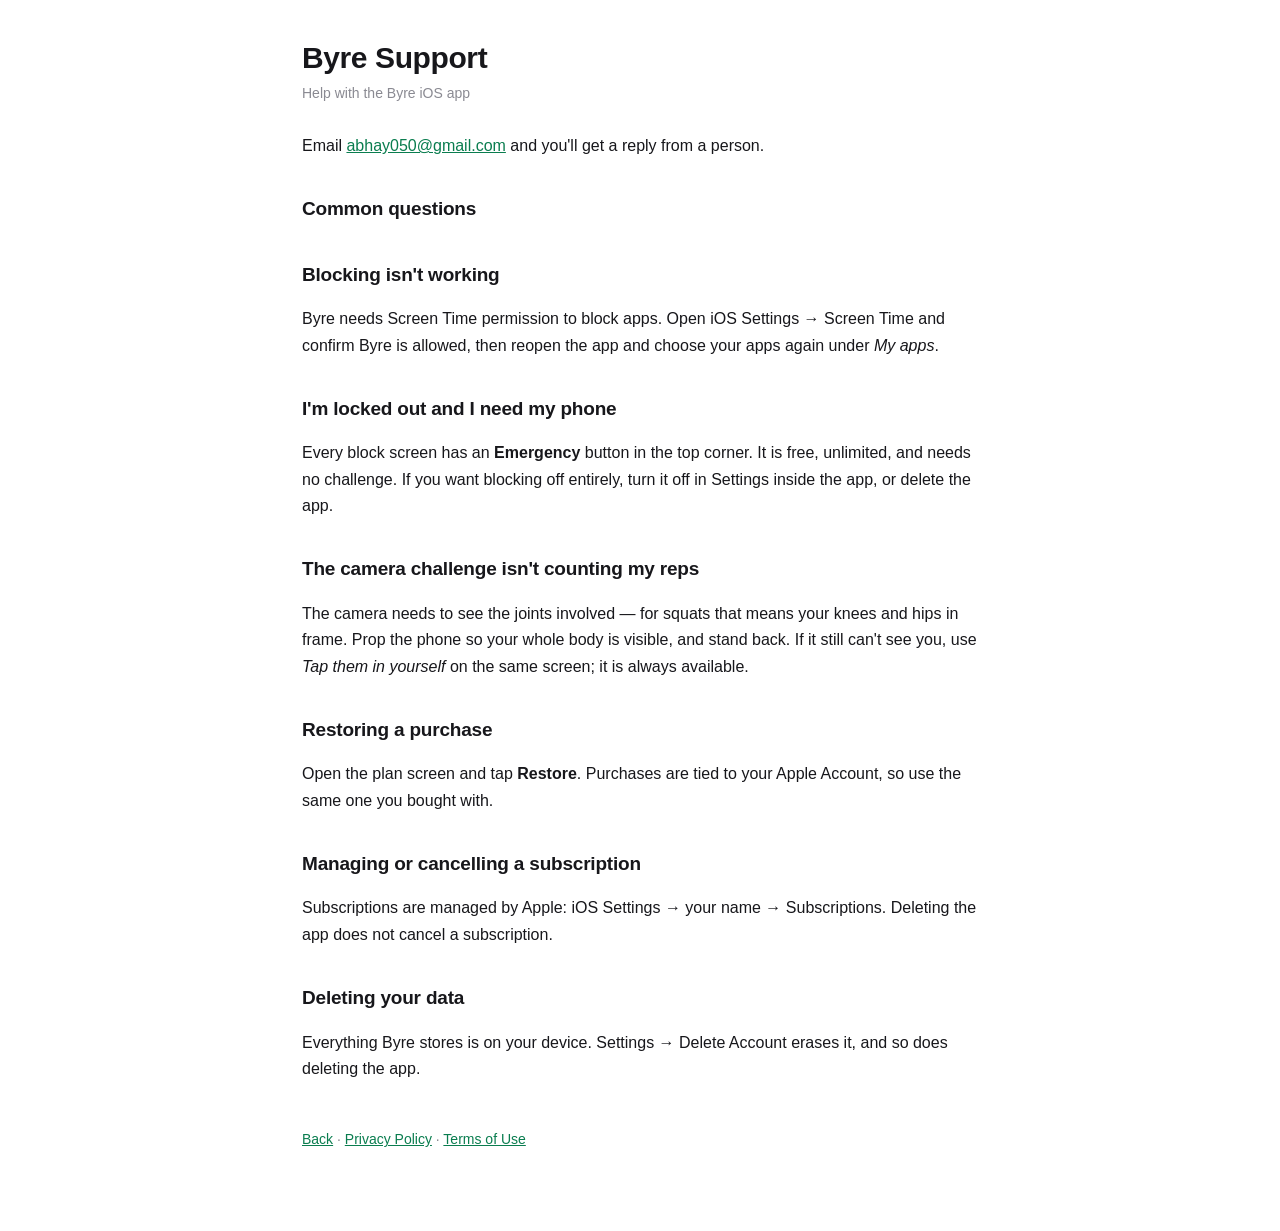
==== support.html @ e8ea04a0 "Privacy Policy, Terms of Use and Support for Byre Byre stores everything on device and has no backen" ====
<!doctype html><html lang="en"><head><meta charset="utf-8">
<meta name="viewport" content="width=device-width,initial-scale=1">
<title>Byre — Support</title><link rel="stylesheet" href="style.css"></head><body>
<h1>Byre Support</h1>
<p class="updated">Help with the Byre iOS app</p>

<p>Email <a href="mailto:abhay050@gmail.com">abhay050@gmail.com</a> and you'll get a reply from a person.</p>

<h2>Common questions</h2>

<h2>Blocking isn't working</h2>
<p>Byre needs Screen Time permission to block apps. Open iOS Settings → Screen Time and confirm Byre is allowed, then reopen the app and choose your apps again under <em>My apps</em>.</p>

<h2>I'm locked out and I need my phone</h2>
<p>Every block screen has an <strong>Emergency</strong> button in the top corner. It is free, unlimited, and needs no challenge. If you want blocking off entirely, turn it off in Settings inside the app, or delete the app.</p>

<h2>The camera challenge isn't counting my reps</h2>
<p>The camera needs to see the joints involved — for squats that means your knees and hips in frame. Prop the phone so your whole body is visible, and stand back. If it still can't see you, use <em>Tap them in yourself</em> on the same screen; it is always available.</p>

<h2>Restoring a purchase</h2>
<p>Open the plan screen and tap <strong>Restore</strong>. Purchases are tied to your Apple Account, so use the same one you bought with.</p>

<h2>Managing or cancelling a subscription</h2>
<p>Subscriptions are managed by Apple: iOS Settings → your name → Subscriptions. Deleting the app does not cancel a subscription.</p>

<h2>Deleting your data</h2>
<p>Everything Byre stores is on your device. Settings → Delete Account erases it, and so does deleting the app.</p>

<footer><a href="index.html">Back</a> · <a href="privacy.html">Privacy Policy</a> · <a href="terms.html">Terms of Use</a></footer>
</body></html>
---- style.css ----
:root { color-scheme: light dark; }
* { box-sizing: border-box; }
body {
  margin: 0 auto; padding: 40px 22px 80px; max-width: 720px;
  font: 16px/1.65 -apple-system, BlinkMacSystemFont, "Segoe UI", Roboto, sans-serif;
  color: #17171b; background: #fff;
}
@media (prefers-color-scheme: dark) { body { color: #e8e8ea; background: #0d0d10; } a { color: #6FE3A9; } }
h1 { font-size: 30px; line-height: 1.2; margin: 0 0 6px; letter-spacing: -0.4px; }
h2 { font-size: 19px; margin: 34px 0 8px; letter-spacing: -0.2px; }
.updated { color: #8a8a92; font-size: 14px; margin: 0 0 28px; }
ul { padding-left: 20px; } li { margin-bottom: 7px; }
a { color: #0a7d4f; }
.note { border-left: 3px solid #6FE3A9; padding: 2px 0 2px 14px; margin: 20px 0; color: #4a4a52; }
@media (prefers-color-scheme: dark) { .note { color: #b0b0b8; } }
footer { margin-top: 46px; font-size: 14px; color: #8a8a92; }
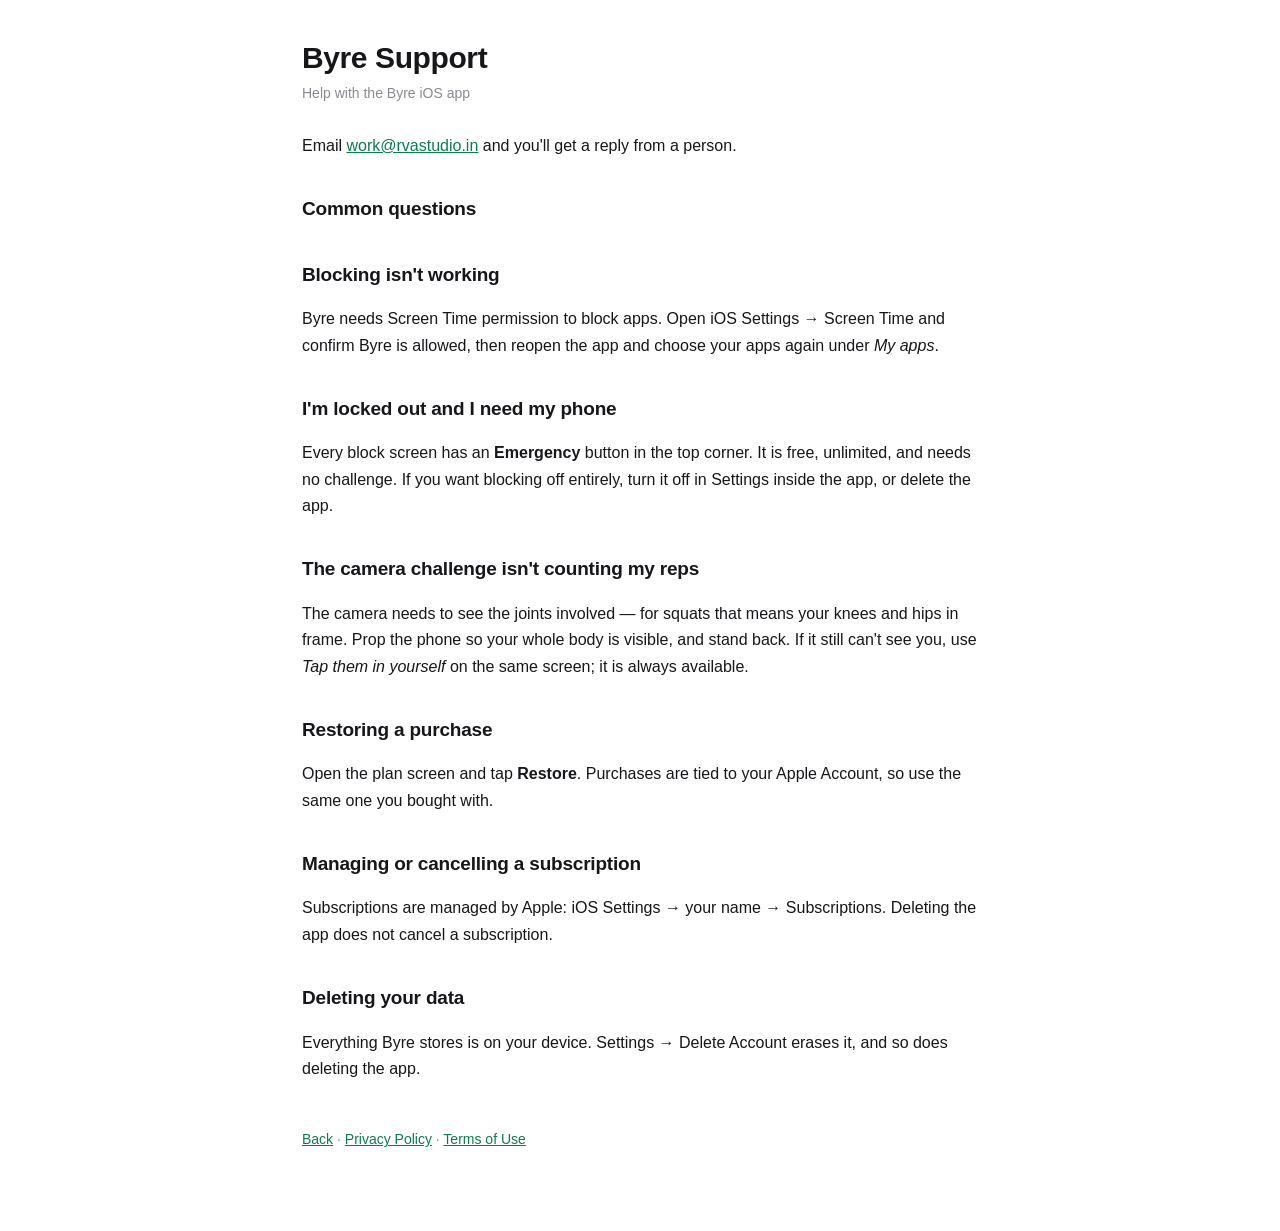
==== commit 7cc9d978: "Support email: work@rvastudio.in" ====
--- a/support.html
+++ b/support.html
@@ -4,7 +4,7 @@
 <h1>Byre Support</h1>
 <p class="updated">Help with the Byre iOS app</p>
 
-<p>Email <a href="mailto:abhay050@gmail.com">abhay050@gmail.com</a> and you'll get a reply from a person.</p>
+<p>Email <a href="mailto:work@rvastudio.in">work@rvastudio.in</a> and you'll get a reply from a person.</p>
 
 <h2>Common questions</h2>
 
